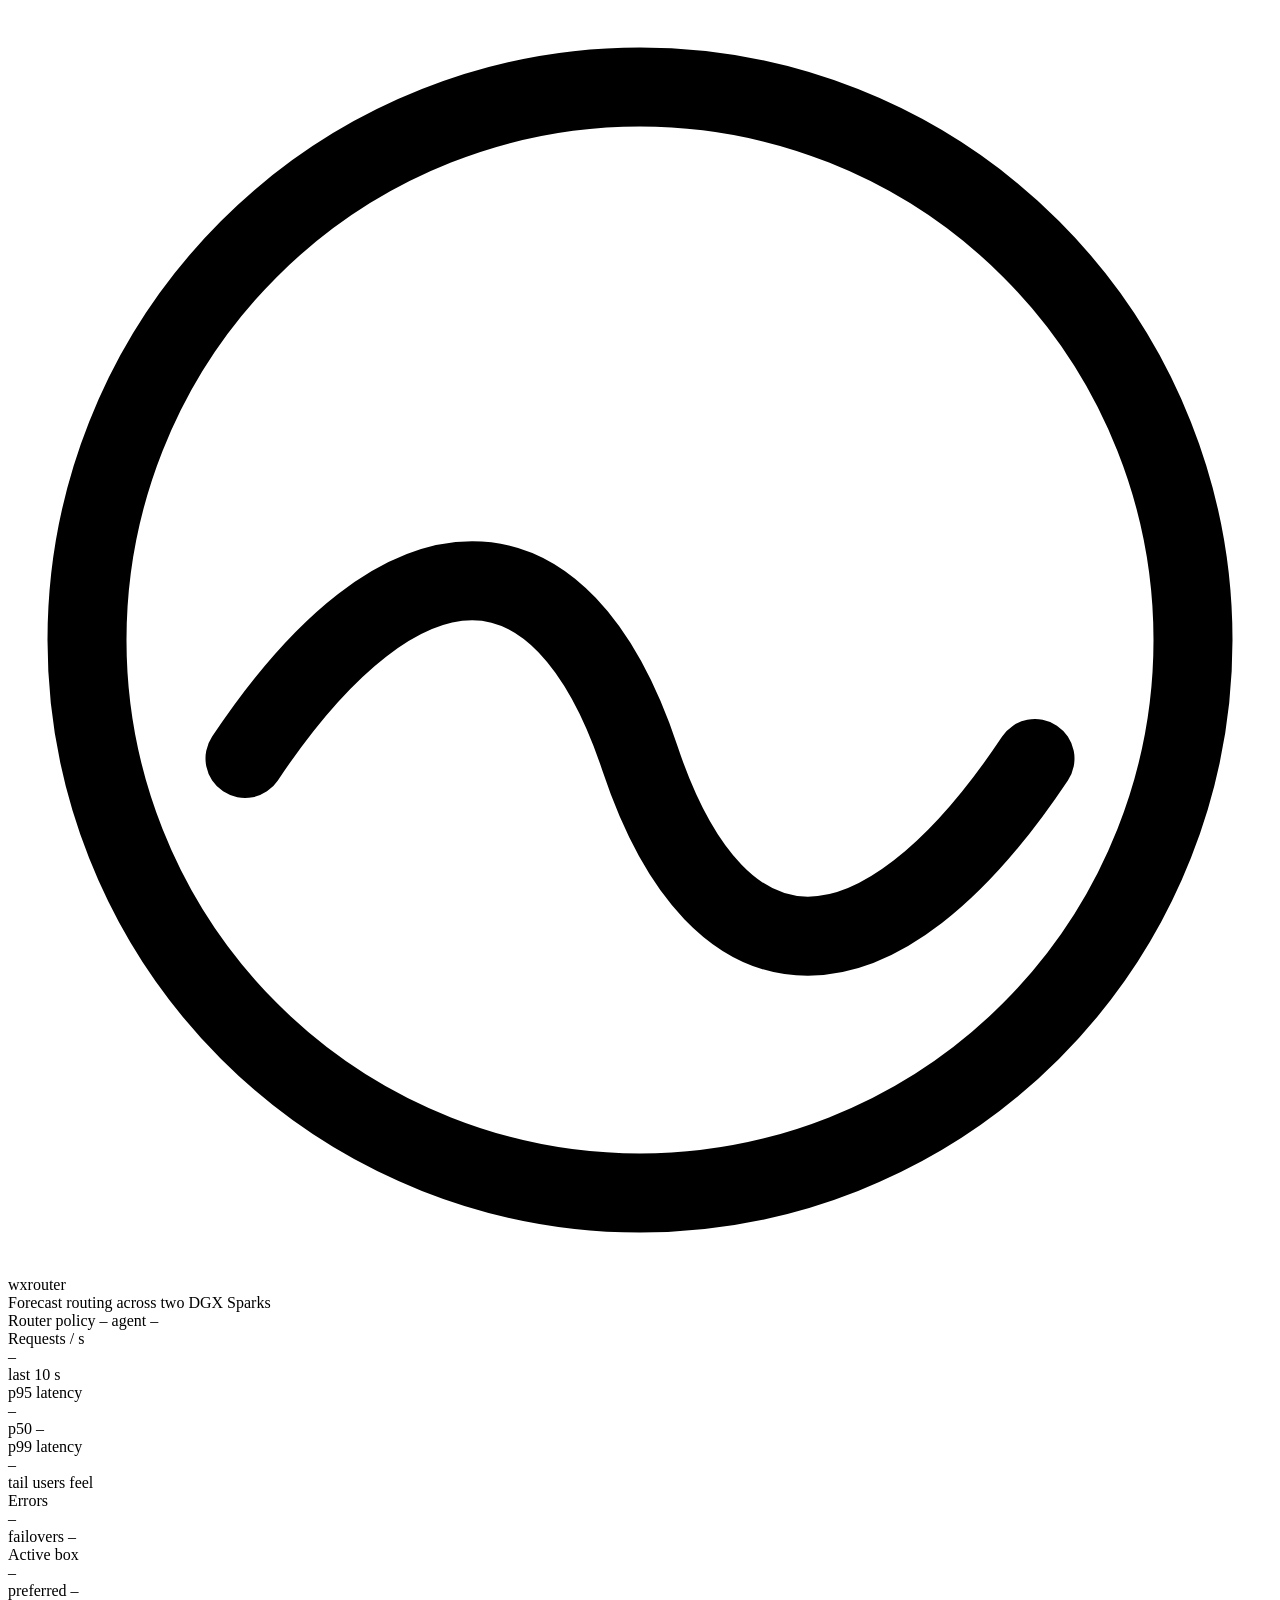
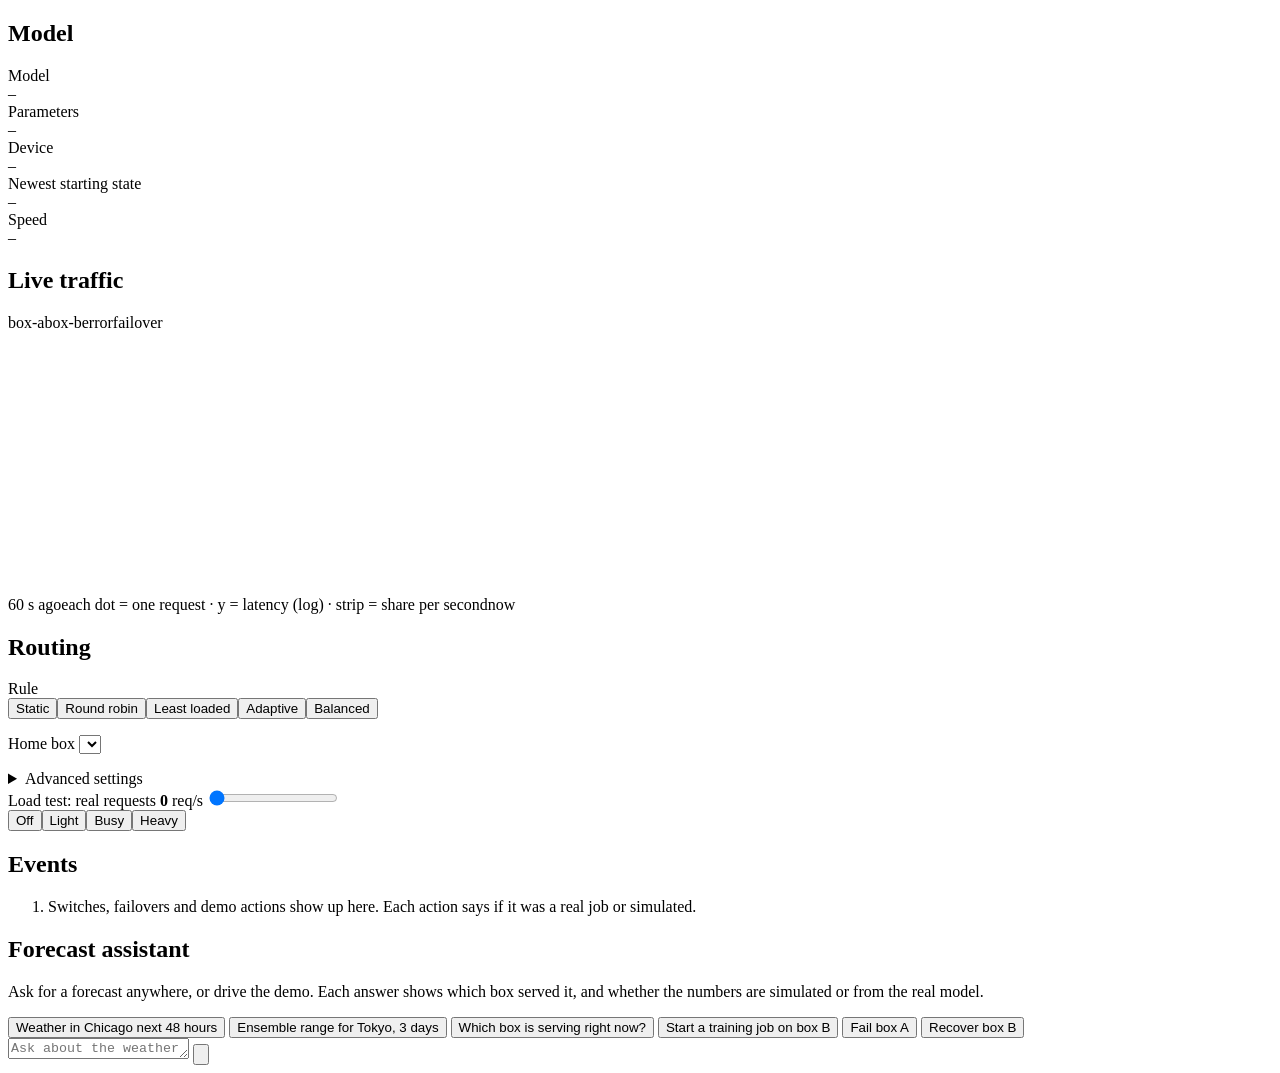
==== ui/static/index.html @ 1a69f7a5 "Real GPUs only: the Control Room refuses mock and CPU boxes, and shows no value a server did not mea" ====
<!doctype html>
<html lang="en">
<head>
  <meta charset="utf-8">
  <meta name="viewport" content="width=device-width, initial-scale=1">
  <title>wxrouter Control Room</title>
  <link rel="stylesheet" href="static/style.css">
</head>
<body>
<header class="topbar">
  <div class="brand">
    <svg class="logo" viewBox="0 0 32 32" aria-hidden="true"><circle cx="16" cy="16" r="14" fill="none" stroke="currentColor" stroke-width="2"/><path d="M6 19c4-6 8-6 10 0s6 6 10 0" fill="none" stroke="currentColor" stroke-width="2" stroke-linecap="round"/></svg>
    <div>
      <div class="brand-name">wxrouter</div>
      <div class="brand-sub">Forecast routing across two DGX Sparks</div>
    </div>
  </div>
  <div class="top-pills">
    <span class="pill" id="pill-router"><span class="dot"></span><span>Router</span></span>
    <span class="pill sim" id="pill-sim" title="At least one box is a mock: its forecast numbers are made up" hidden>simulated boxes</span>
    <span class="pill" id="pill-policy">policy –</span>
    <span class="pill" id="pill-agent">agent –</span>
  </div>
</header>

<main class="layout">
  <section class="dash" aria-label="Dashboard">
    <div class="kpis">
      <div class="kpi"><div class="kpi-label">Requests / s</div><div class="kpi-value" id="k-rps">–</div><div class="kpi-sub">last 10 s</div></div>
      <div class="kpi"><div class="kpi-label">p95 latency</div><div class="kpi-value" id="k-p95">–</div><div class="kpi-sub" id="k-p50">p50 –</div></div>
      <div class="kpi"><div class="kpi-label">p99 latency</div><div class="kpi-value" id="k-p99">–</div><div class="kpi-sub">tail users feel</div></div>
      <div class="kpi"><div class="kpi-label">Errors</div><div class="kpi-value" id="k-err">–</div><div class="kpi-sub" id="k-fo">failovers –</div></div>
      <div class="kpi kpi-active"><div class="kpi-label">Active box</div><div class="kpi-value" id="k-active">–</div><div class="kpi-sub" id="k-pref">preferred –</div></div>
    </div>

    <div class="boxes" id="boxes"></div>

    <div class="card model-card" id="model-card">
      <div class="card-head"><h2>Model</h2><span class="tag" id="model-badge" hidden></span></div>
      <div class="model-grid" id="model-grid">
        <div><div class="kpi-label">Model</div><div class="model-v" id="m-name">–</div></div>
        <div><div class="kpi-label">Parameters</div><div class="model-v" id="m-params">–</div></div>
        <div><div class="kpi-label">Device</div><div class="model-v" id="m-device">–</div></div>
        <div><div class="kpi-label">Newest starting state</div><div class="model-v" id="m-latest">–</div></div>
        <div><div class="kpi-label">Speed</div><div class="model-v" id="m-speed">–</div></div>
      </div>
      <p class="hint" id="model-note"></p>
    </div>

    <div class="card chart-card">
      <div class="card-head">
        <h2>Live traffic</h2>
        <div class="legend">
          <span><i class="sw sw-a"></i>box-a</span><span><i class="sw sw-b"></i>box-b</span><span><i class="sw sw-err"></i>error</span><span><i class="sw sw-fo"></i>failover</span>
        </div>
      </div>
      <canvas id="chart" height="260" aria-label="Request latency over the last 60 seconds, colored by box"></canvas>
      <canvas id="share" height="44" aria-label="Share of requests per box per second"></canvas>
      <div class="chart-foot"><span>60 s ago</span><span>each dot = one request · y = latency (log) · strip = share per second</span><span>now</span></div>
    </div>

    <div class="row2">
      <div class="card">
        <div class="card-head"><h2>Routing</h2></div>
        <div class="field">
          <label>Rule</label>
          <div class="seg" id="seg-policy" role="radiogroup">
            <button data-v="static">Static</button><button data-v="round_robin">Round robin</button><button data-v="least_loaded">Least loaded</button><button data-v="adaptive">Adaptive</button><button data-v="balanced">Balanced</button>
          </div>
          <p class="hint" id="policy-hint"></p>
        </div>
        <div class="field" id="field-pref">
          <label for="sel-pref">Home box</label>
          <select id="sel-pref"></select>
          <p class="hint" id="pref-hint"></p>
        </div>
        <details class="adv" id="adv">
          <summary>Advanced settings <span class="muted" id="adv-changed"></span></summary>
          <div id="adv-fields"></div>
          <button class="reset-btn" id="btn-reset" title="Rule, home box, every setting and drain back to how the router started">Reset to start-up settings</button>
        </details>
        <div class="field">
          <label for="rng-load" title="Off unless you turn it on. Each request is a real forecast sent through the router to a box.">Load test: real requests <b id="load-val">0</b> req/s</label>
          <input type="range" id="rng-load" min="0" max="40" step="1" value="0">
          <div class="quick"><button data-rps="0">Off</button><button data-rps="8">Light</button><button data-rps="15">Busy</button><button data-rps="25">Heavy</button></div>
        </div>
      </div>
      <div class="card">
        <div class="card-head"><h2>Events</h2><span class="muted" id="ev-count"></span></div>
        <ol class="events" id="events"><li class="muted">Switches, failovers and demo actions show up here. Each action says if it was a real job or simulated.</li></ol>
      </div>
    </div>
  </section>

  <aside class="chat" aria-label="Forecast assistant">
    <div class="chat-head">
      <h2>Forecast assistant</h2>
      <span class="muted" id="chat-mode"></span>
    </div>
    <div class="msgs" id="msgs">
      <div class="msg bot intro">
        <p>Ask for a forecast anywhere, or drive the demo. Each answer shows which box served it, and whether the numbers are simulated or from the real model.</p>
      </div>
    </div>
    <div class="chips" id="chips">
      <button>Weather in Chicago next 48 hours</button>
      <button>Ensemble range for Tokyo, 3 days</button>
      <button>Which box is serving right now?</button>
      <button>Start a training job on box B</button>
      <button>Fail box A</button>
      <button>Recover box B</button>
    </div>
    <form class="composer" id="composer">
      <textarea id="input" rows="1" placeholder="Ask about the weather or the cluster…" aria-label="Message"></textarea>
      <button type="submit" id="send" aria-label="Send"><svg viewBox="0 0 24 24"><path d="M3 11l18-8-8 18-2-8-8-2z" fill="currentColor"/></svg></button>
    </form>
  </aside>
</main>
<script src="static/app.js"></script>
<script src="switching/static/switching.js" defer></script>
</body>
</html>
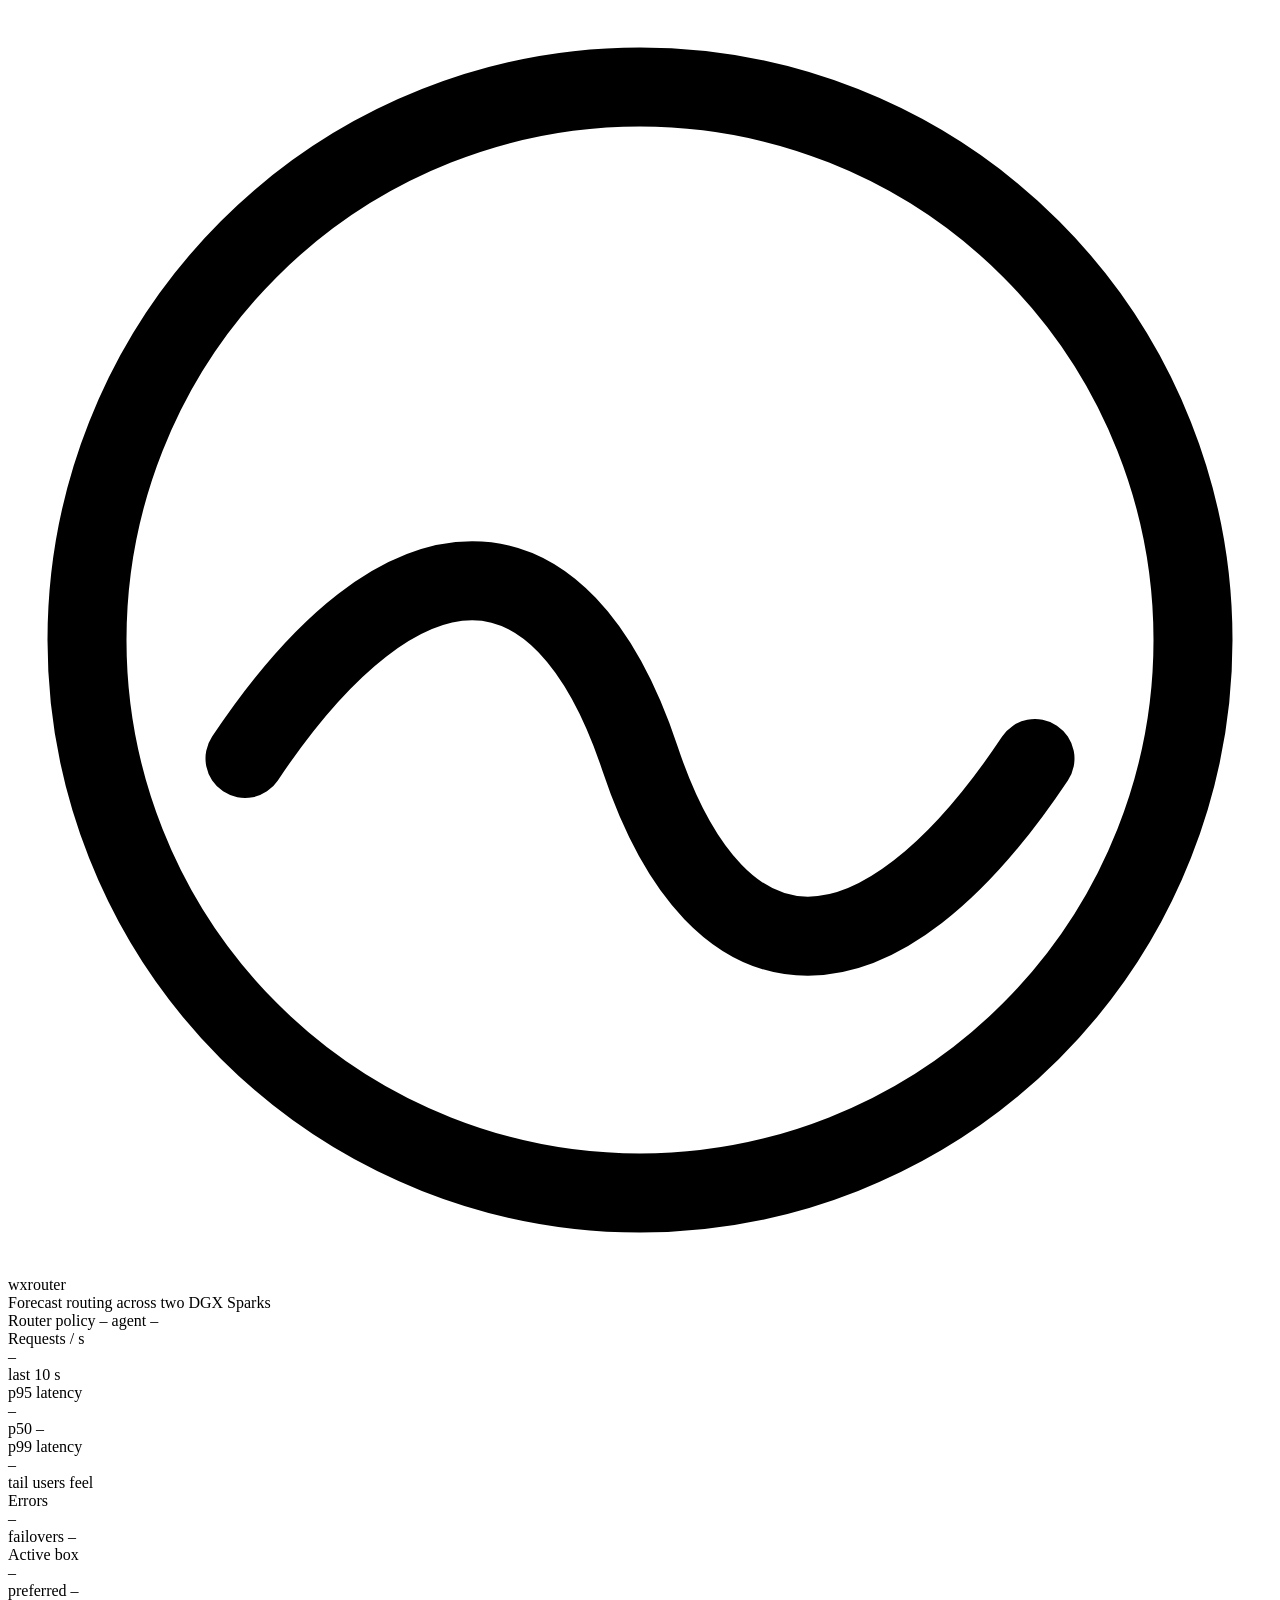
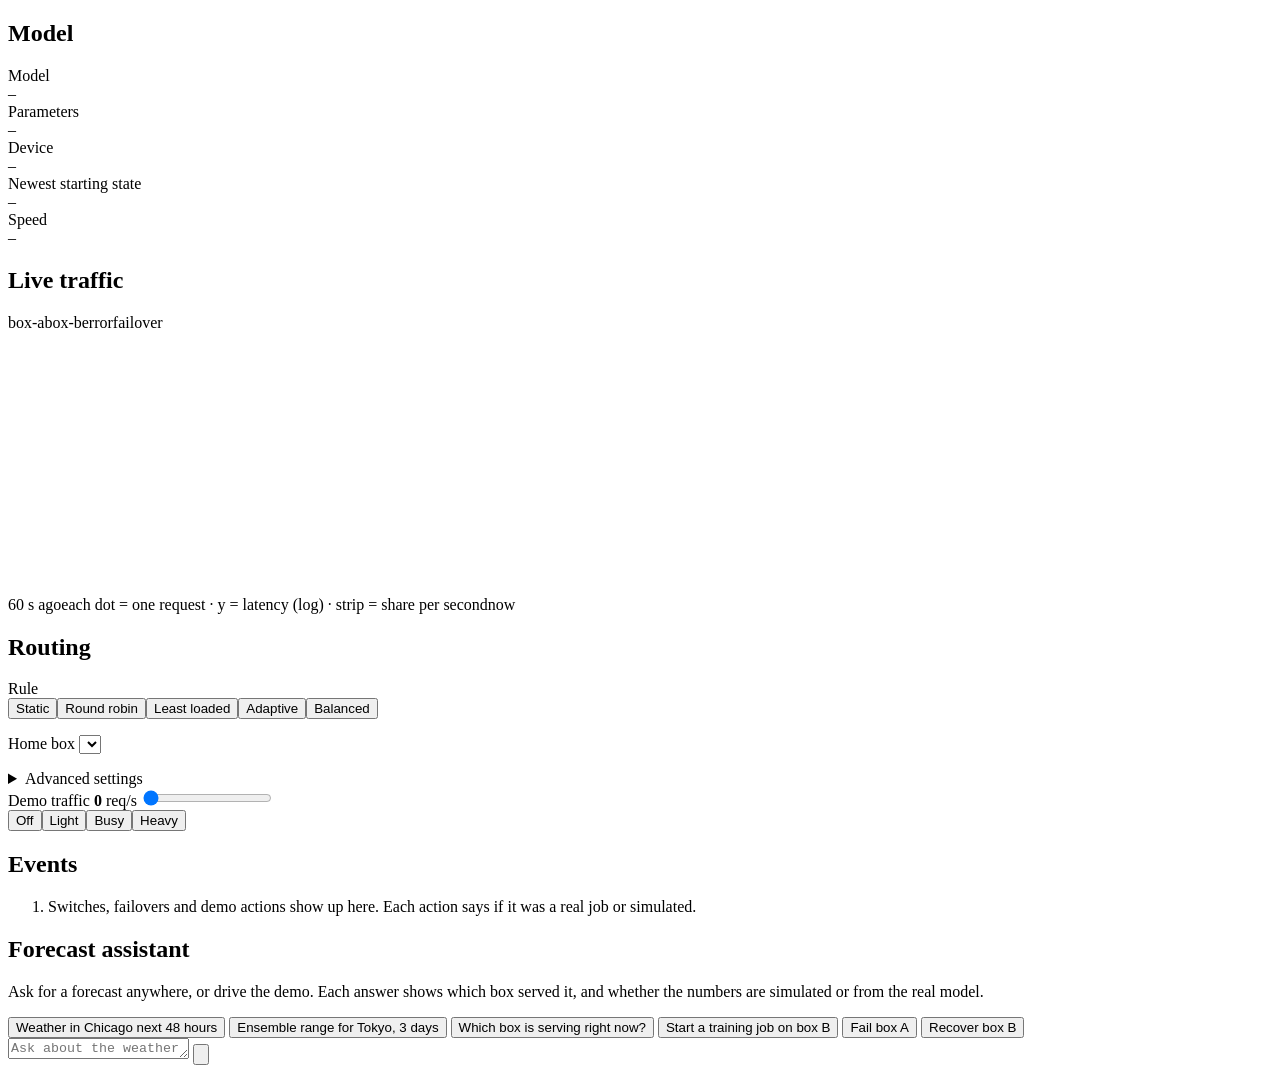
==== commit 95eadf82: "Control Room: remove the GPU inference, Intelligent switching, Run inference and Benchmarks cards Th" ====
--- a/ui/static/index.html
+++ b/ui/static/index.html
@@ -25,6 +25,7 @@
 
 <main class="layout">
   <section class="dash" aria-label="Dashboard">
+    <div class="no-router-banner" id="no-router" role="status" hidden><b>Router unreachable: no live data.</b> Nothing below is shown until the router answers again; then the page fills in by itself.</div>
     <div class="kpis">
       <div class="kpi"><div class="kpi-label">Requests / s</div><div class="kpi-value" id="k-rps">–</div><div class="kpi-sub">last 10 s</div></div>
       <div class="kpi"><div class="kpi-label">p95 latency</div><div class="kpi-value" id="k-p95">–</div><div class="kpi-sub" id="k-p50">p50 –</div></div>
@@ -80,7 +81,7 @@
           <button class="reset-btn" id="btn-reset" title="Rule, home box, every setting and drain back to how the router started">Reset to start-up settings</button>
         </details>
         <div class="field">
-          <label for="rng-load" title="Off unless you turn it on. Each request is a real forecast sent through the router to a box.">Load test: real requests <b id="load-val">0</b> req/s</label>
+          <label for="rng-load">Demo traffic <b id="load-val">0</b> req/s</label>
           <input type="range" id="rng-load" min="0" max="40" step="1" value="0">
           <div class="quick"><button data-rps="0">Off</button><button data-rps="8">Light</button><button data-rps="15">Busy</button><button data-rps="25">Heavy</button></div>
         </div>
@@ -117,6 +118,5 @@
   </aside>
 </main>
 <script src="static/app.js"></script>
-<script src="switching/static/switching.js" defer></script>
 </body>
 </html>
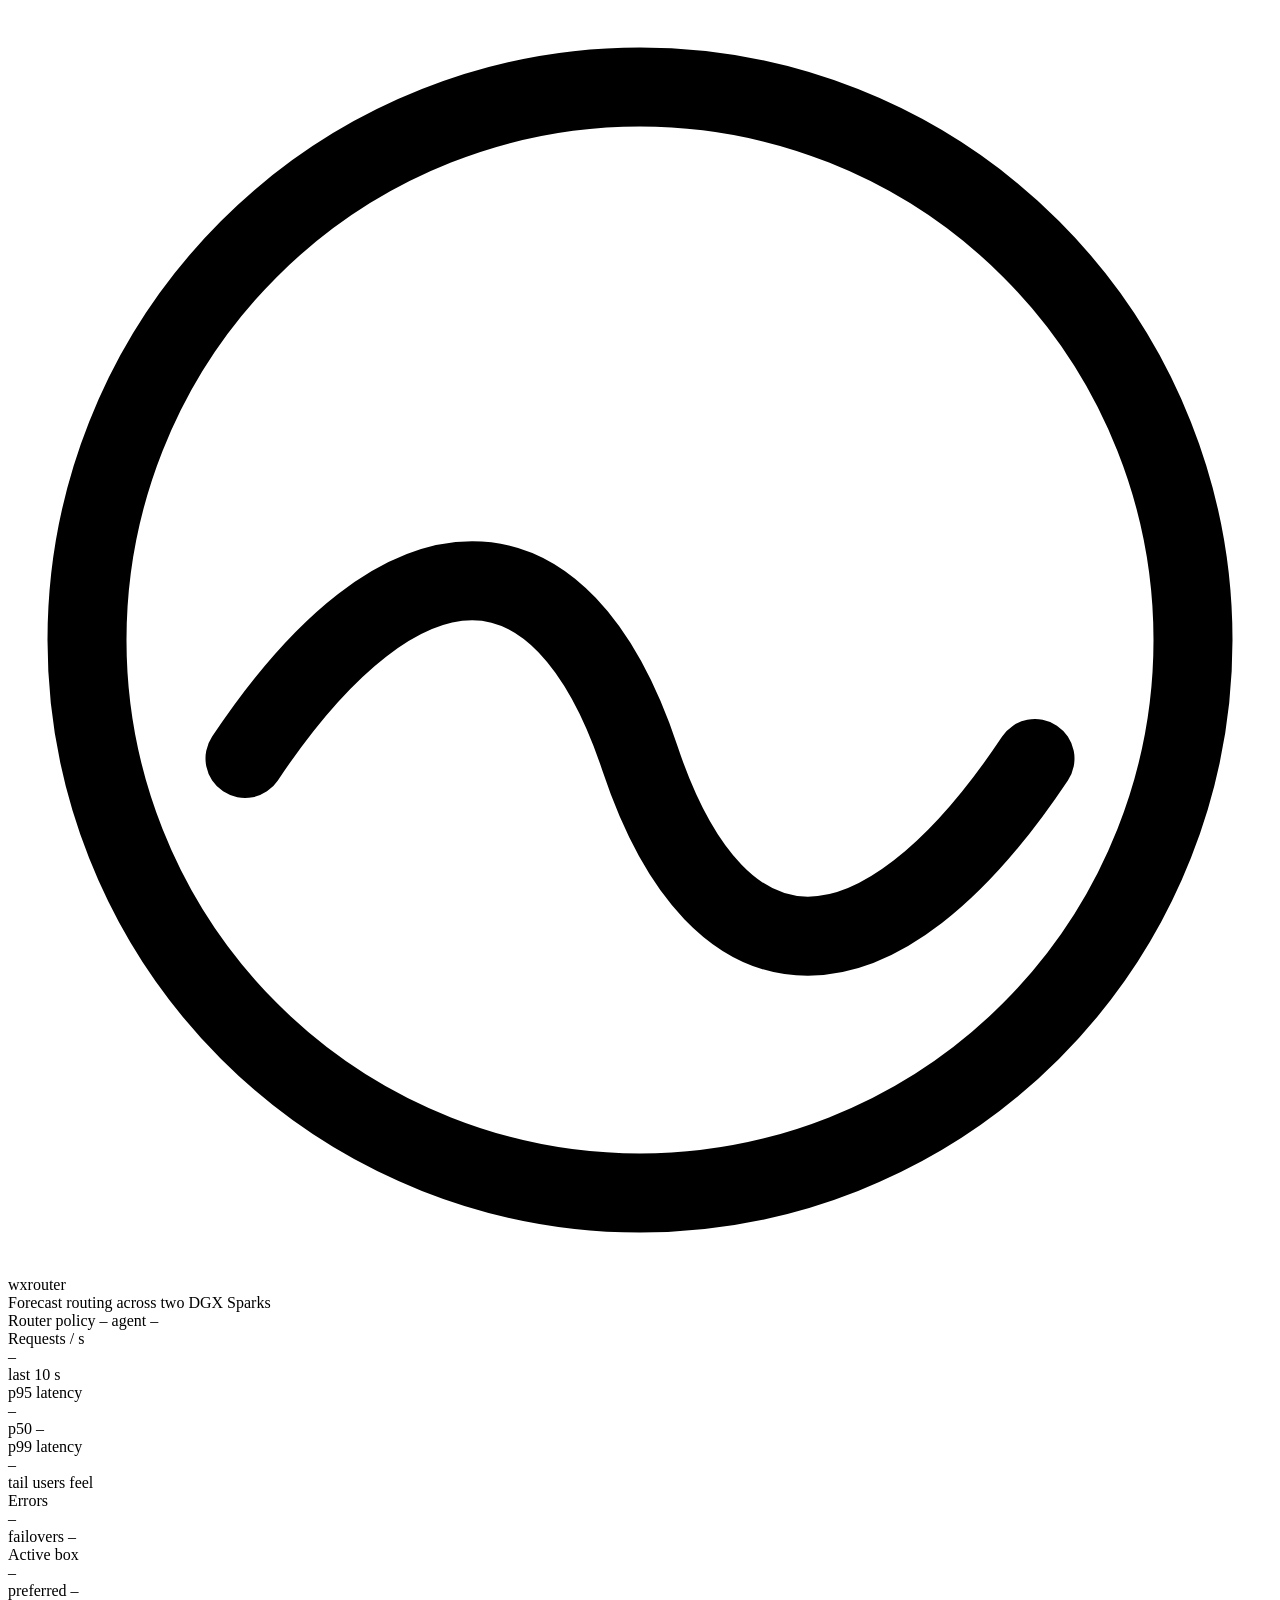
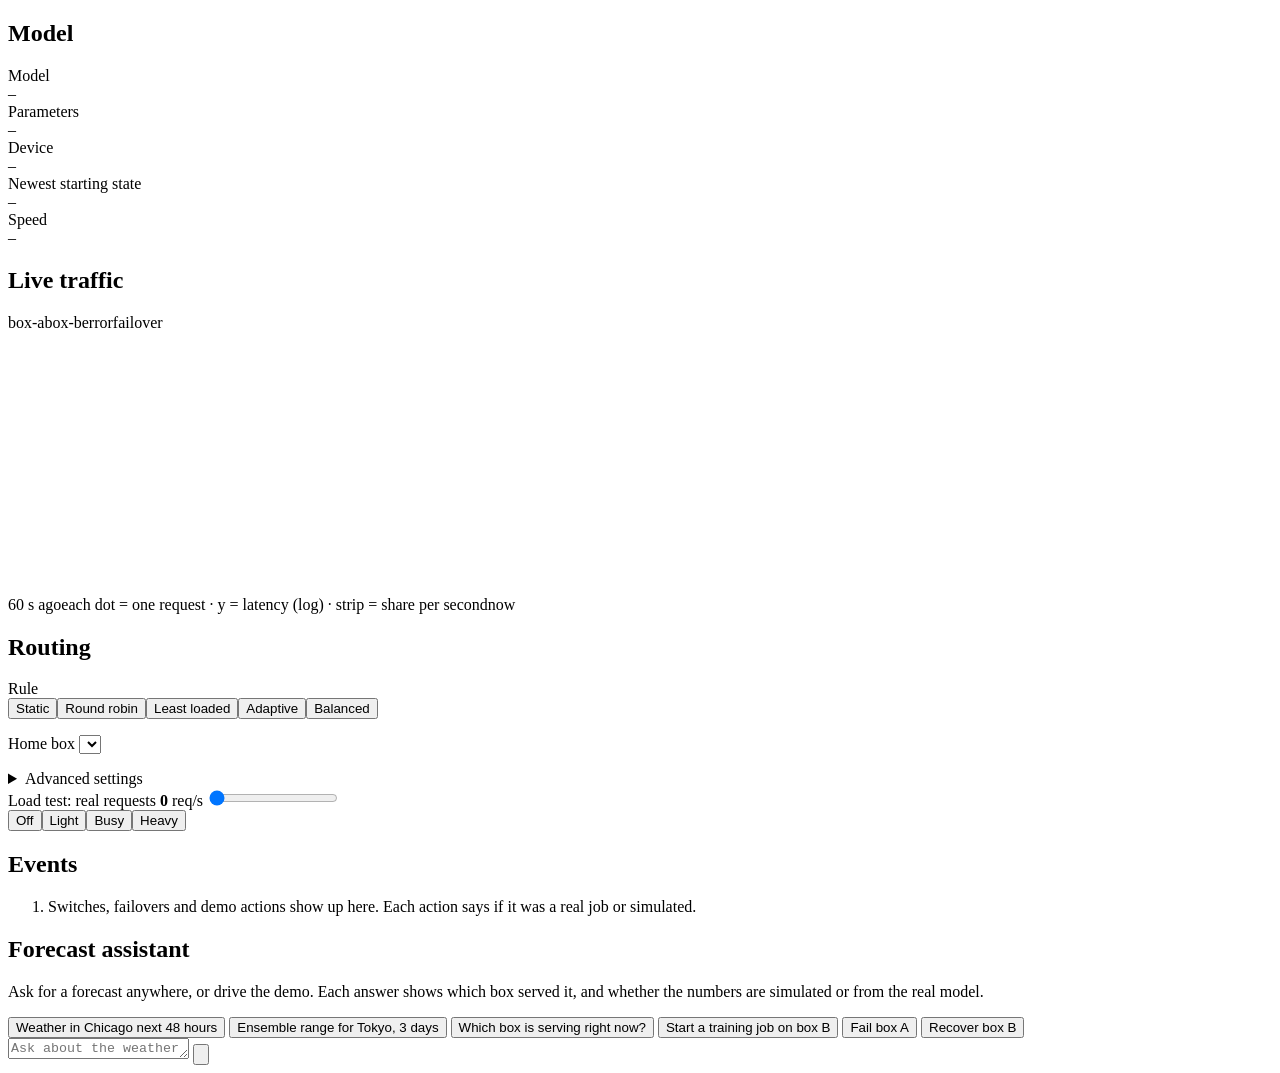
==== commit f360547a: "Control Room cleanup: two GPU panels, one routing section, one place per fact, real GPUs only Layout" ====
--- a/ui/static/index.html
+++ b/ui/static/index.html
@@ -81,7 +81,7 @@
           <button class="reset-btn" id="btn-reset" title="Rule, home box, every setting and drain back to how the router started">Reset to start-up settings</button>
         </details>
         <div class="field">
-          <label for="rng-load">Demo traffic <b id="load-val">0</b> req/s</label>
+          <label for="rng-load" title="Off unless you turn it on. Each request is a real forecast sent through the router to a box.">Load test: real requests <b id="load-val">0</b> req/s</label>
           <input type="range" id="rng-load" min="0" max="40" step="1" value="0">
           <div class="quick"><button data-rps="0">Off</button><button data-rps="8">Light</button><button data-rps="15">Busy</button><button data-rps="25">Heavy</button></div>
         </div>
@@ -118,5 +118,6 @@
   </aside>
 </main>
 <script src="static/app.js"></script>
+<script src="switching/static/switching.js" defer></script>
 </body>
 </html>
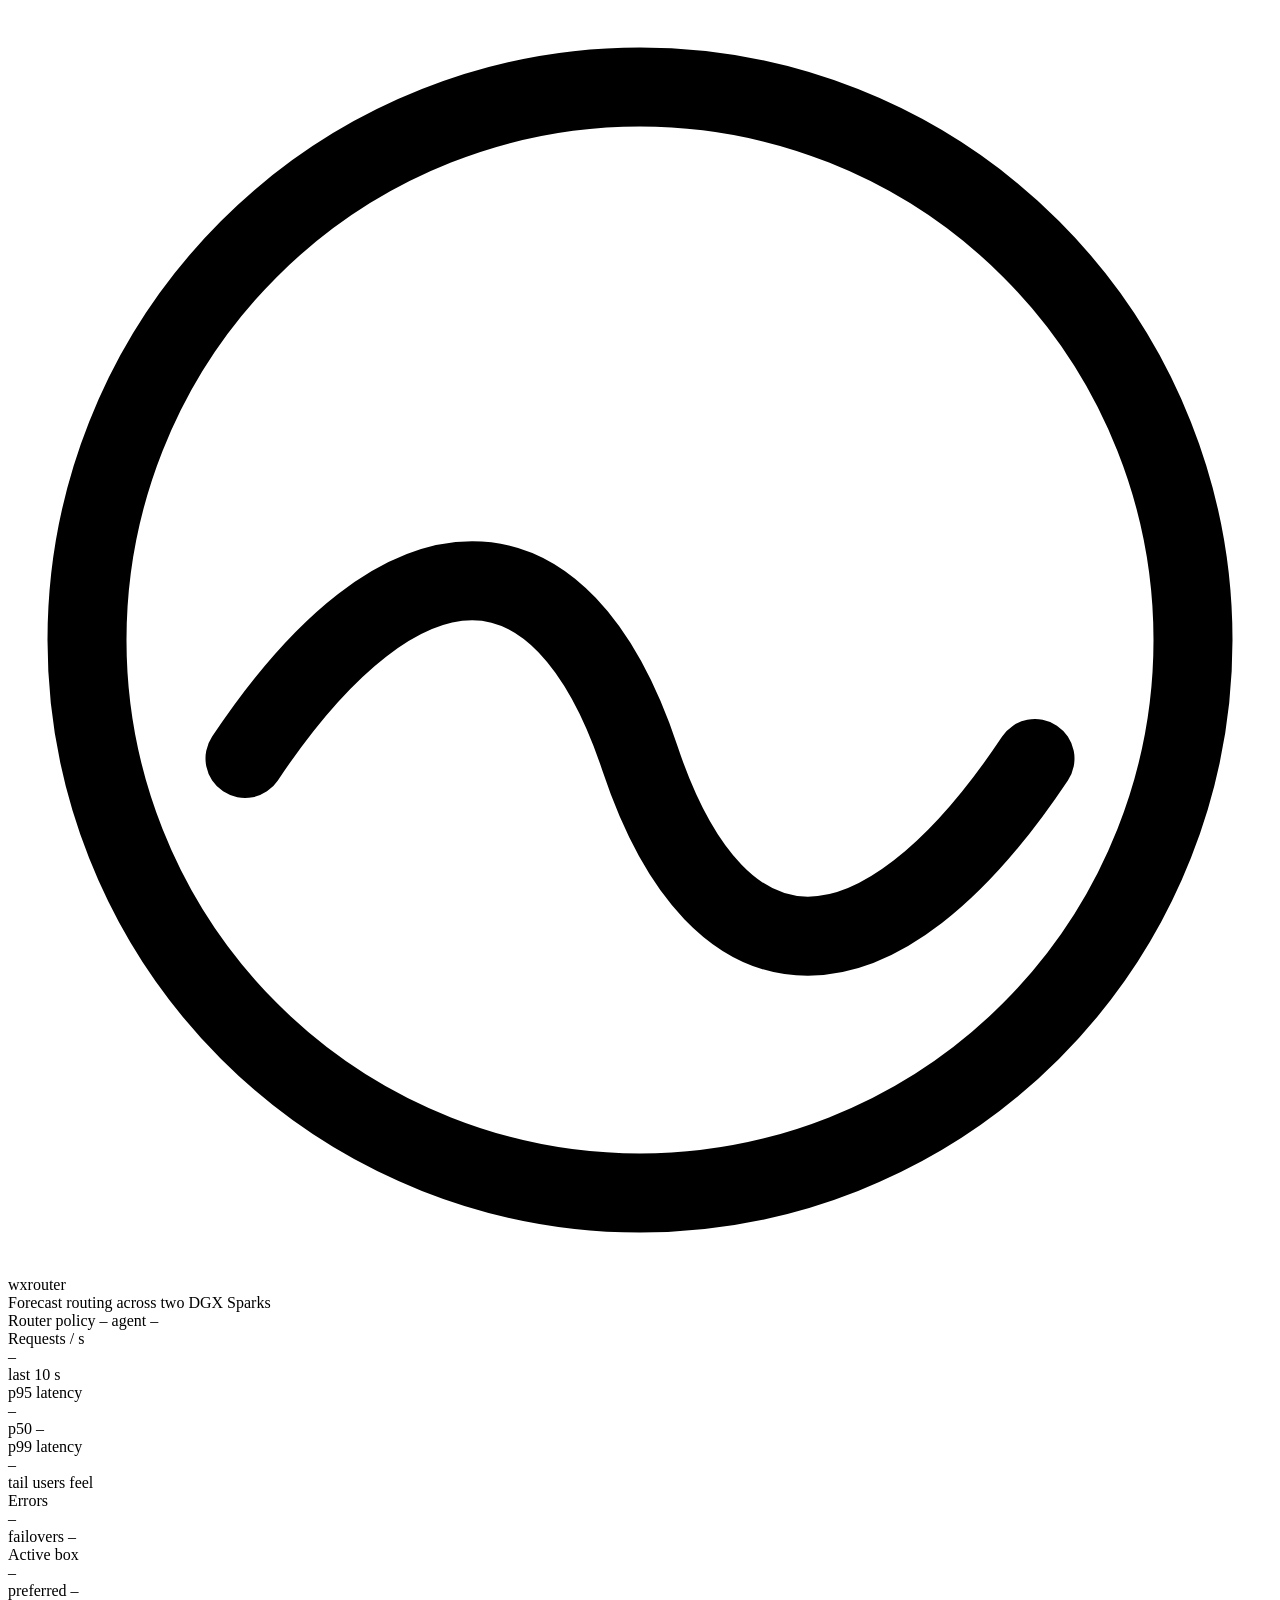
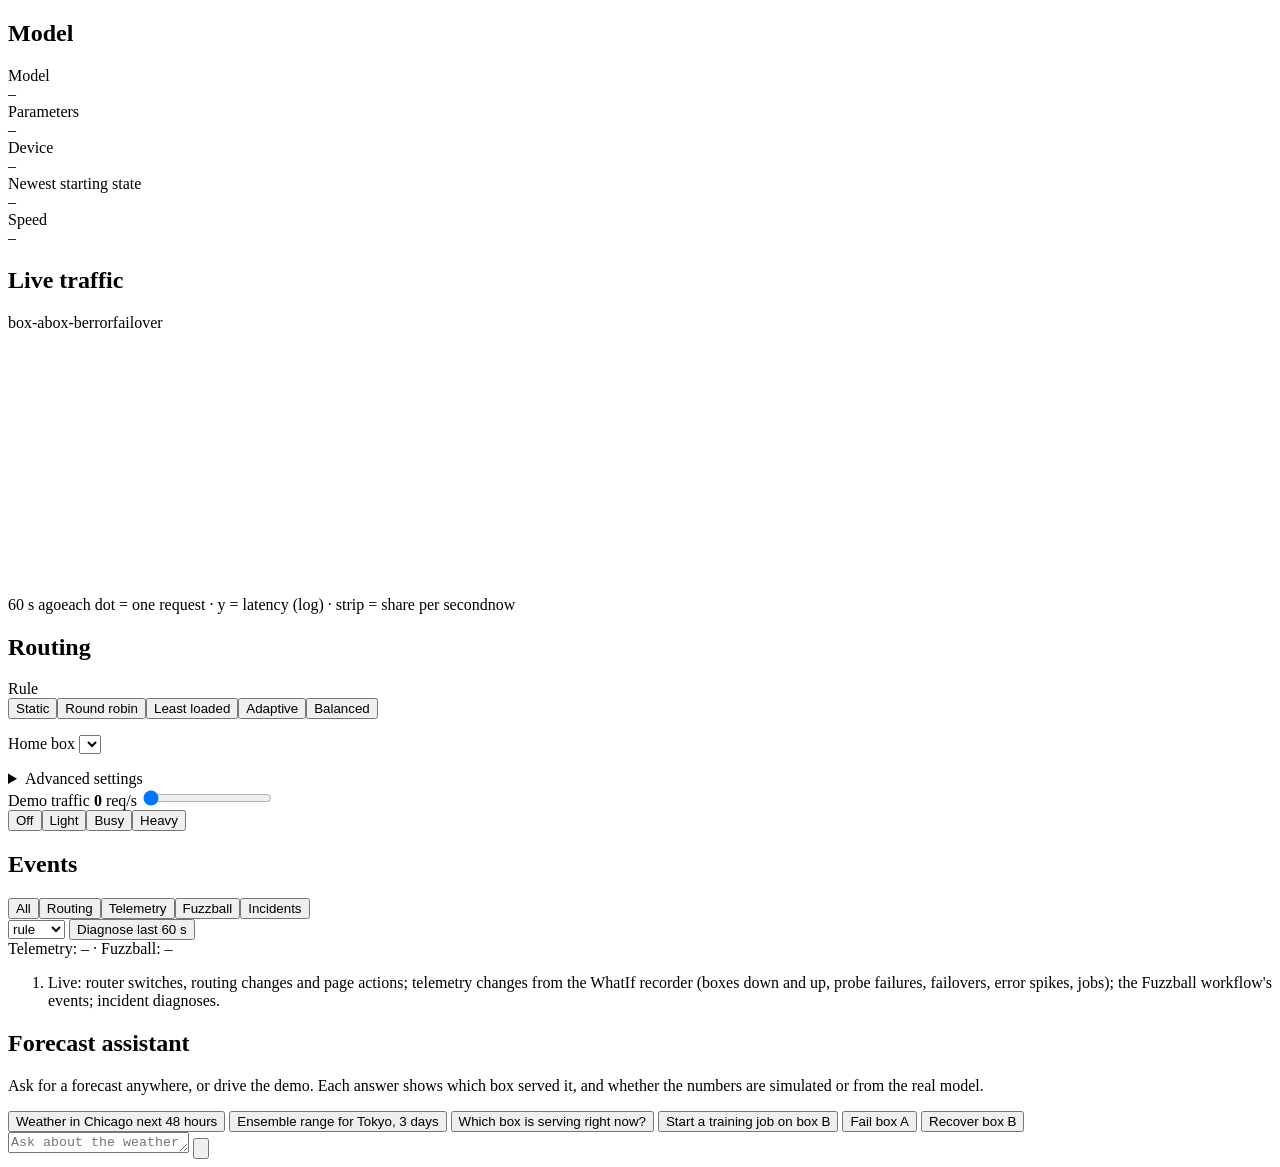
==== commit 8d03c070: "Events card: live from WhatIf telemetry, Fuzzball workflow events and incident diagnosis The page se" ====
--- a/ui/static/index.html
+++ b/ui/static/index.html
@@ -81,14 +81,24 @@
           <button class="reset-btn" id="btn-reset" title="Rule, home box, every setting and drain back to how the router started">Reset to start-up settings</button>
         </details>
         <div class="field">
-          <label for="rng-load" title="Off unless you turn it on. Each request is a real forecast sent through the router to a box.">Load test: real requests <b id="load-val">0</b> req/s</label>
+          <label for="rng-load">Demo traffic <b id="load-val">0</b> req/s</label>
           <input type="range" id="rng-load" min="0" max="40" step="1" value="0">
           <div class="quick"><button data-rps="0">Off</button><button data-rps="8">Light</button><button data-rps="15">Busy</button><button data-rps="25">Heavy</button></div>
         </div>
       </div>
       <div class="card">
         <div class="card-head"><h2>Events</h2><span class="muted" id="ev-count"></span></div>
-        <ol class="events" id="events"><li class="muted">Switches, failovers and demo actions show up here. Each action says if it was a real job or simulated.</li></ol>
+        <div class="ev-bar">
+          <div class="seg ev-filter" id="ev-filter" role="radiogroup" aria-label="Show events">
+            <button data-f="all" class="on">All</button><button data-f="routing">Routing</button><button data-f="telemetry">Telemetry</button><button data-f="fuzzball">Fuzzball</button><button data-f="incident">Incidents</button>
+          </div>
+          <div class="ev-diag">
+            <select id="diag-policy" title="WhatIf policy: rule needs no LLM; single, equal and whatif use the LLM endpoints (LLM_ENDPOINTS)"><option value="rule">rule</option><option value="single">single</option><option value="equal">equal</option><option value="whatif">whatif</option></select>
+            <button id="btn-diagnose" title="WhatIf: compare the last 30 s with the 30 s before and rank the likely faults">Diagnose last 60 s</button>
+          </div>
+        </div>
+        <div class="muted ev-feed" id="ev-feed">Telemetry: – · Fuzzball: –</div>
+        <ol class="events" id="events"><li class="muted">Live: router switches, routing changes and page actions; telemetry changes from the WhatIf recorder (boxes down and up, probe failures, failovers, error spikes, jobs); the Fuzzball workflow's events; incident diagnoses.</li></ol>
       </div>
     </div>
   </section>
@@ -118,6 +128,5 @@
   </aside>
 </main>
 <script src="static/app.js"></script>
-<script src="switching/static/switching.js" defer></script>
 </body>
 </html>
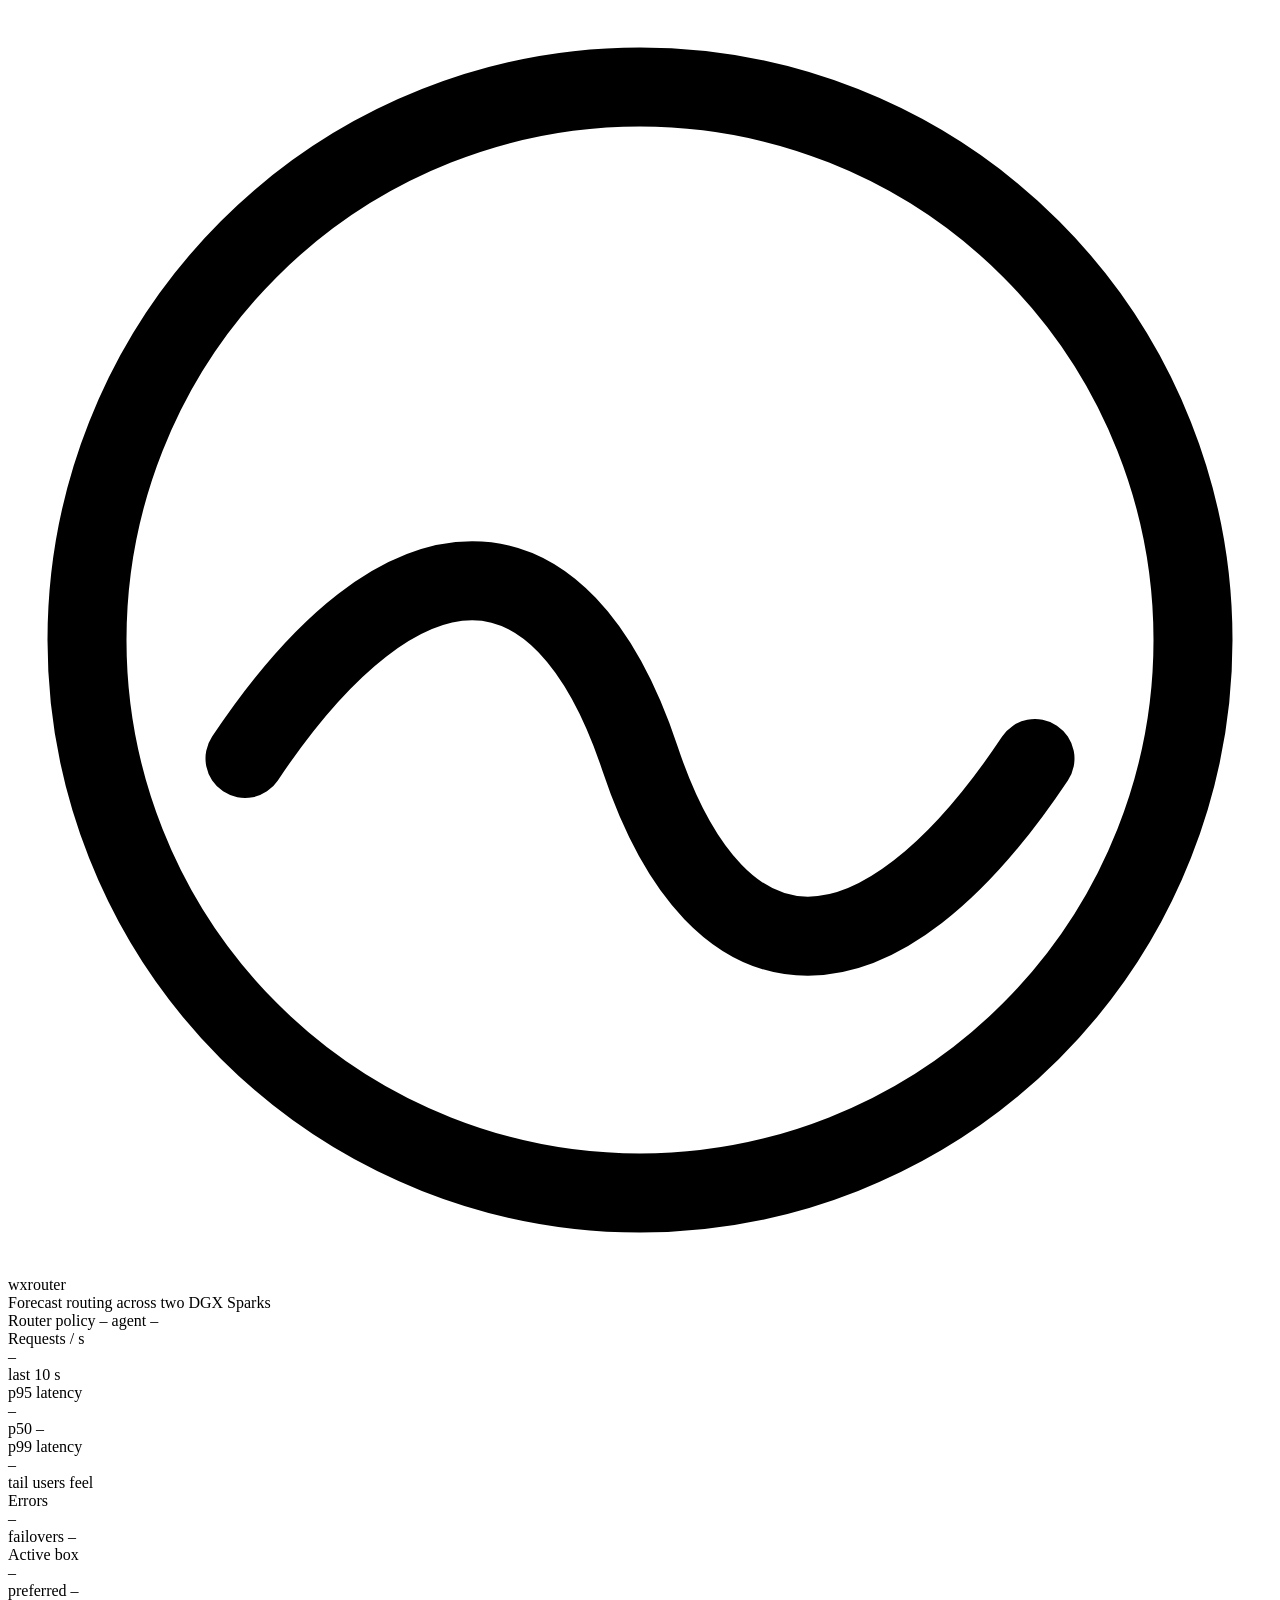
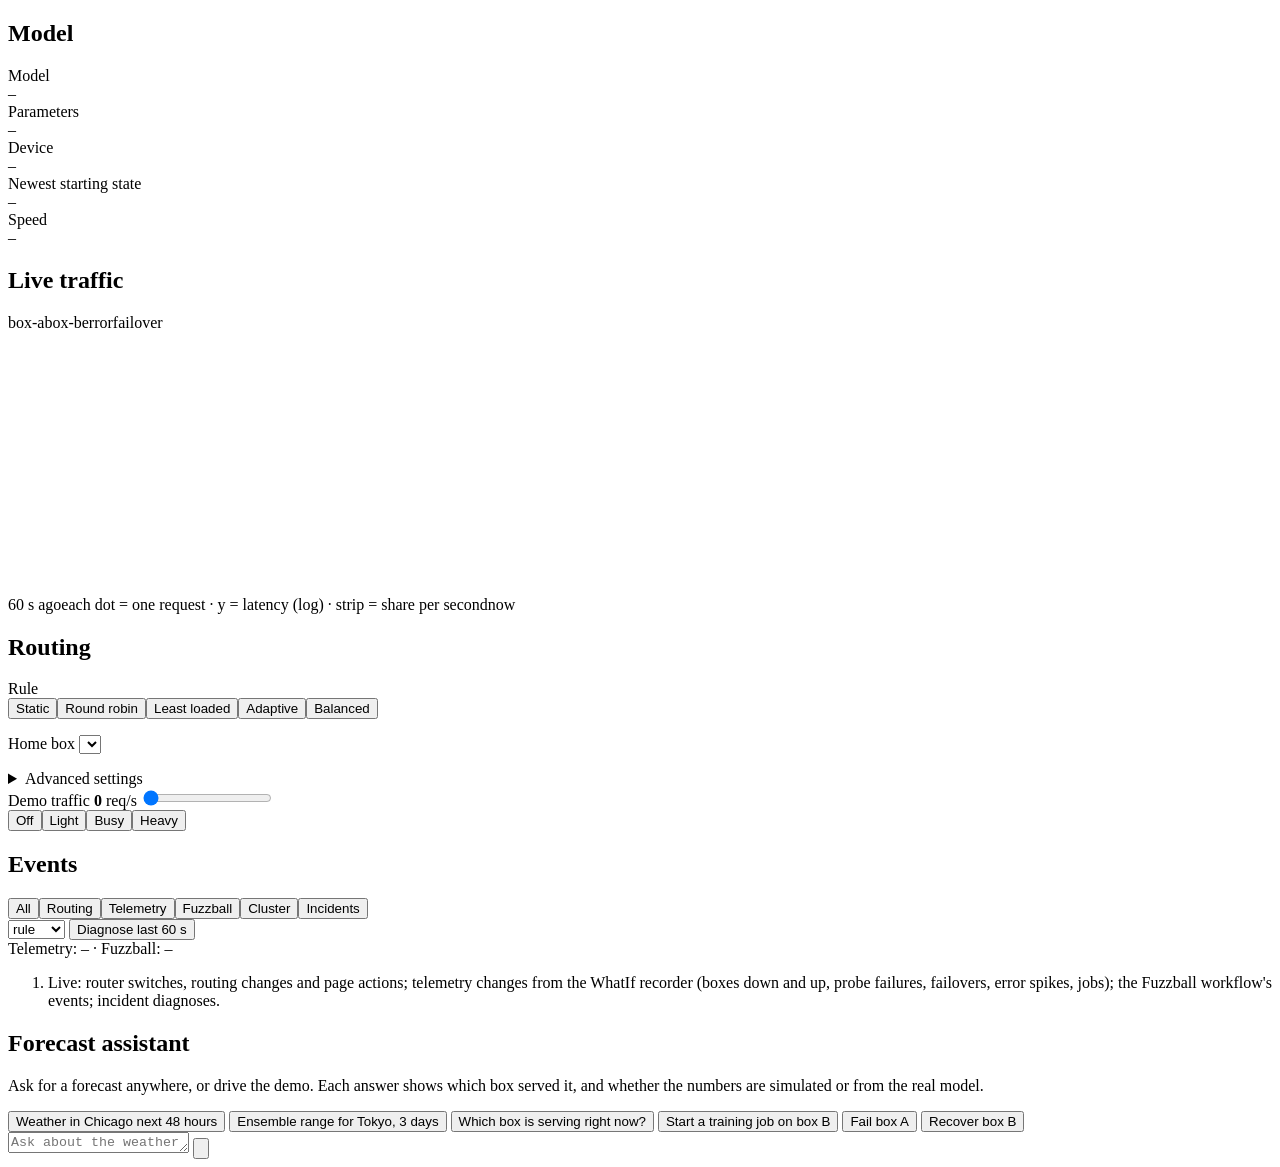
==== commit a10fda9b: "Control Room: team GPUs from Fuzzball, honest Events status, no false diagnosis on a healthy stack G" ====
--- a/ui/static/index.html
+++ b/ui/static/index.html
@@ -90,7 +90,7 @@
         <div class="card-head"><h2>Events</h2><span class="muted" id="ev-count"></span></div>
         <div class="ev-bar">
           <div class="seg ev-filter" id="ev-filter" role="radiogroup" aria-label="Show events">
-            <button data-f="all" class="on">All</button><button data-f="routing">Routing</button><button data-f="telemetry">Telemetry</button><button data-f="fuzzball">Fuzzball</button><button data-f="incident">Incidents</button>
+            <button data-f="all" class="on">All</button><button data-f="routing">Routing</button><button data-f="telemetry">Telemetry</button><button data-f="fuzzball">Fuzzball</button><button data-f="cluster">Cluster</button><button data-f="incident">Incidents</button>
           </div>
           <div class="ev-diag">
             <select id="diag-policy" title="WhatIf policy: rule needs no LLM; single, equal and whatif use the LLM endpoints (LLM_ENDPOINTS)"><option value="rule">rule</option><option value="single">single</option><option value="equal">equal</option><option value="whatif">whatif</option></select>
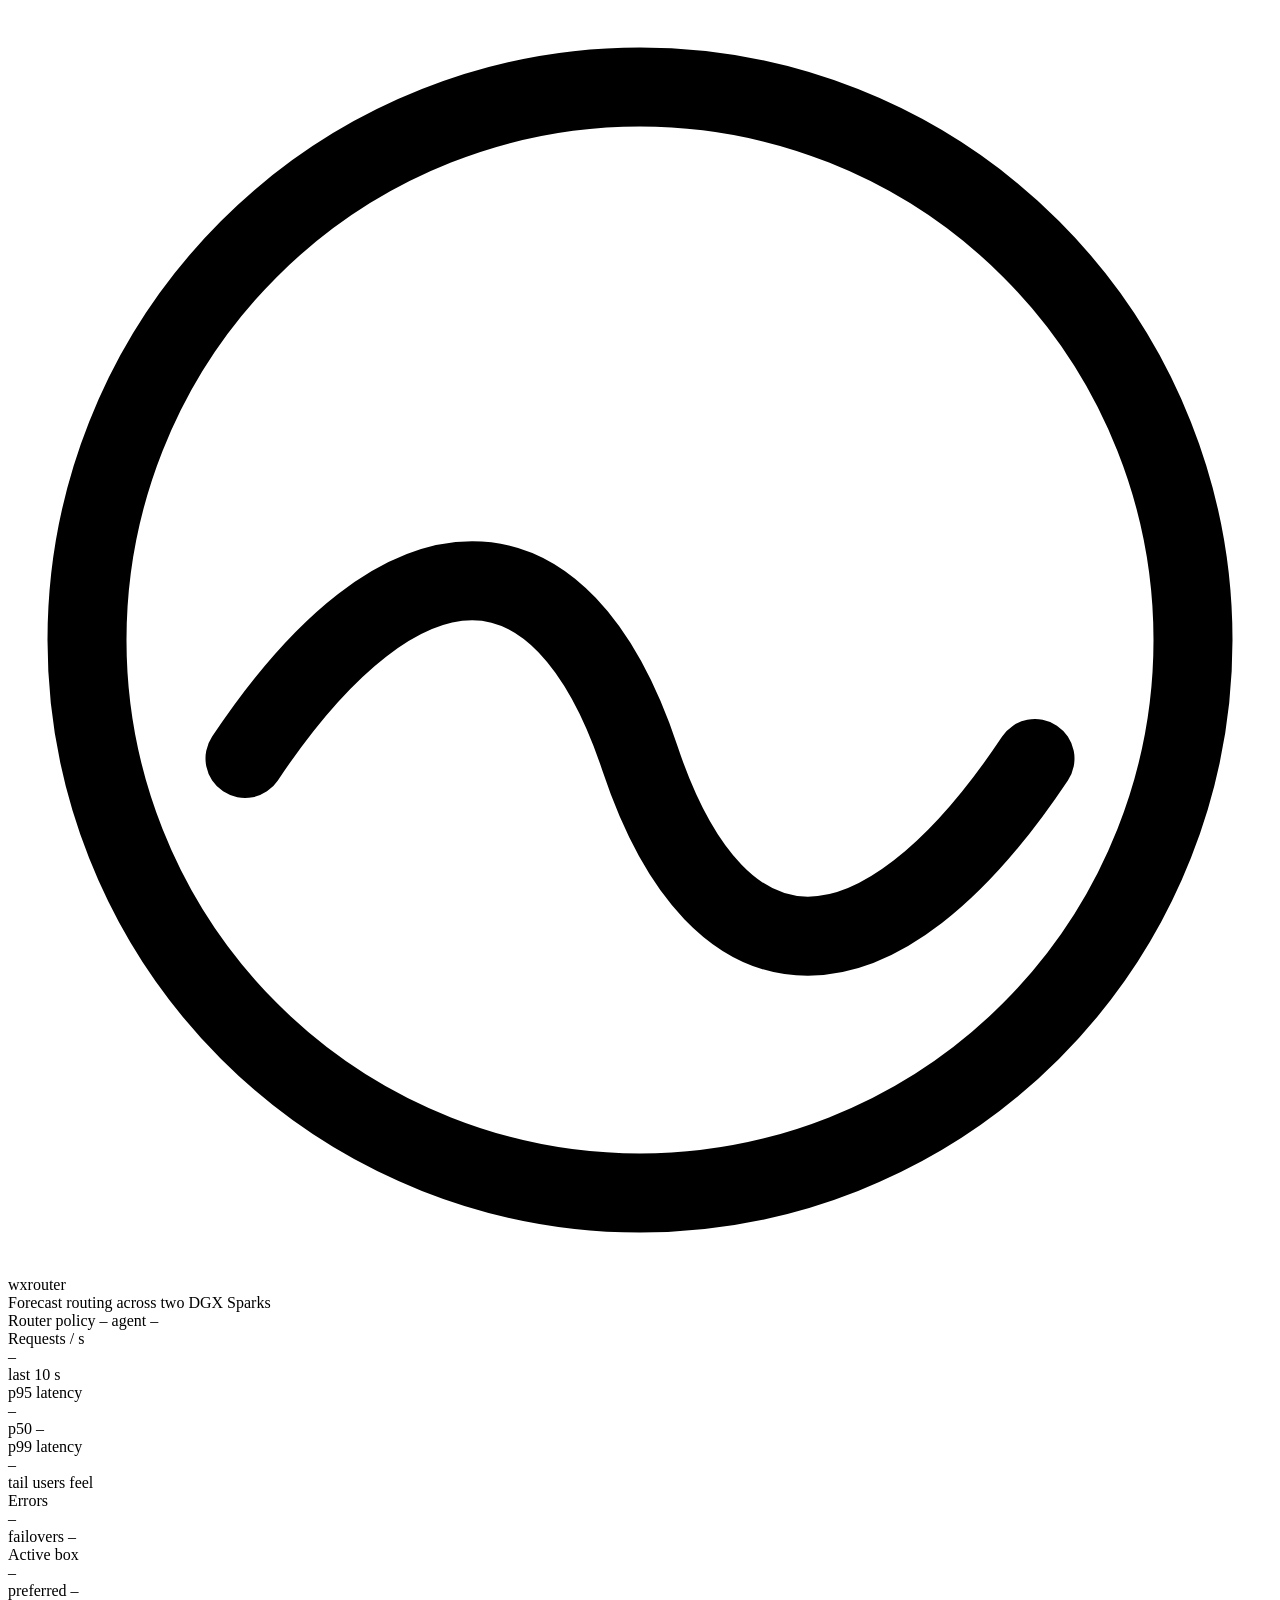
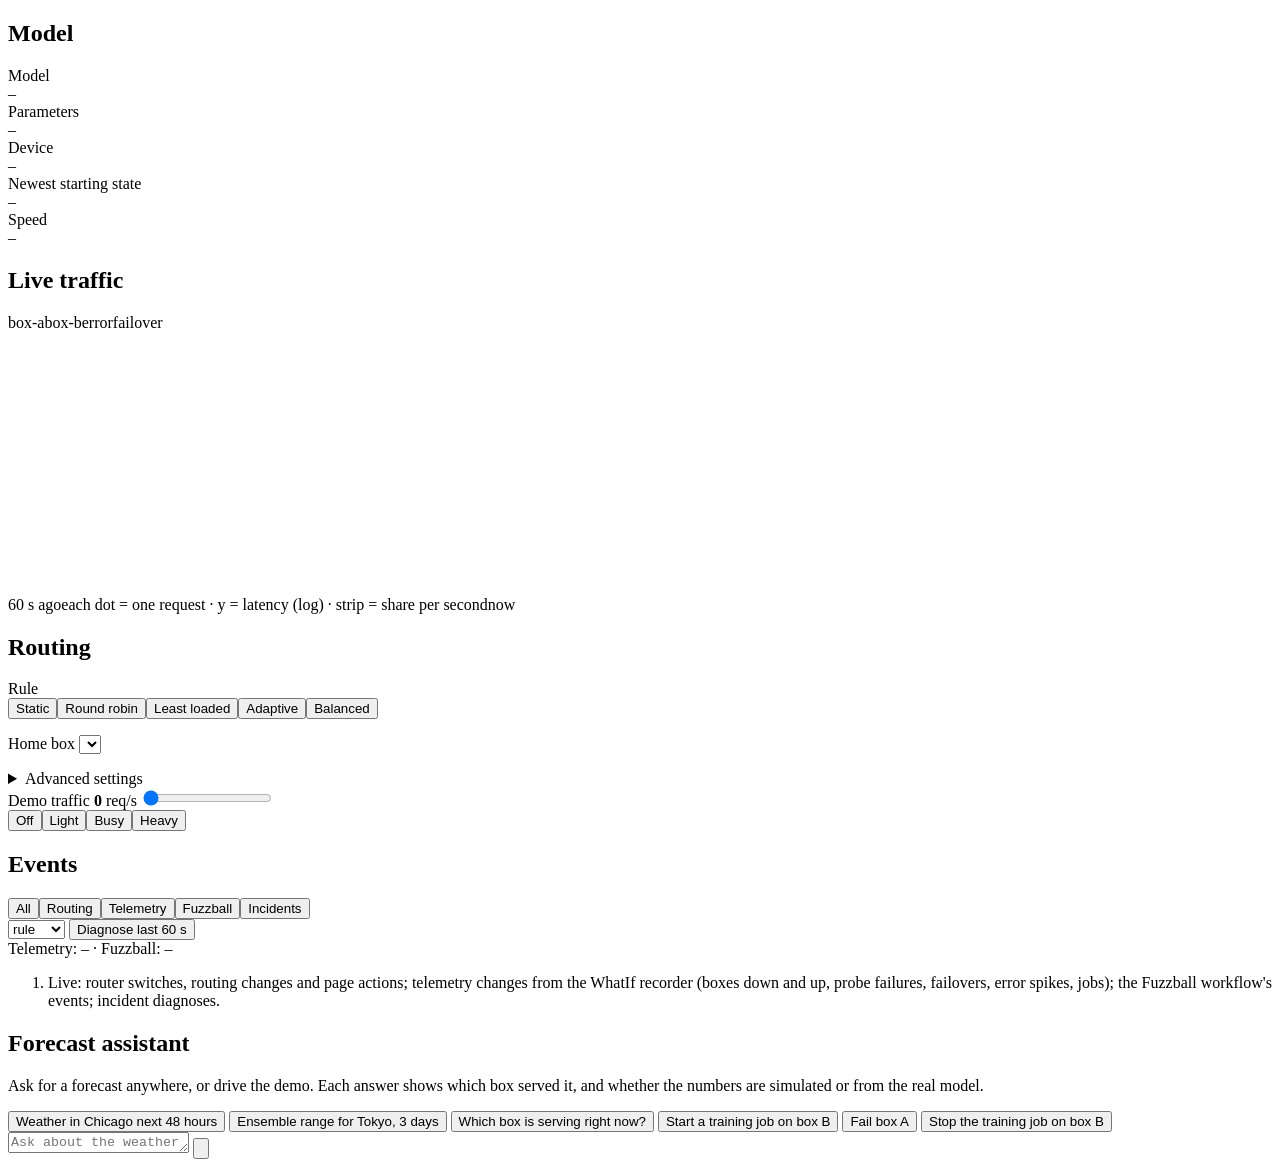
==== commit fce8cfc0: "Fixes from the code review of Nov 14, each reproduced and checked on one GB10 with the real model Co" ====
--- a/ui/static/index.html
+++ b/ui/static/index.html
@@ -90,7 +90,7 @@
         <div class="card-head"><h2>Events</h2><span class="muted" id="ev-count"></span></div>
         <div class="ev-bar">
           <div class="seg ev-filter" id="ev-filter" role="radiogroup" aria-label="Show events">
-            <button data-f="all" class="on">All</button><button data-f="routing">Routing</button><button data-f="telemetry">Telemetry</button><button data-f="fuzzball">Fuzzball</button><button data-f="cluster">Cluster</button><button data-f="incident">Incidents</button>
+            <button data-f="all" class="on">All</button><button data-f="routing">Routing</button><button data-f="telemetry">Telemetry</button><button data-f="fuzzball">Fuzzball</button><button data-f="incident">Incidents</button>
           </div>
           <div class="ev-diag">
             <select id="diag-policy" title="WhatIf policy: rule needs no LLM; single, equal and whatif use the LLM endpoints (LLM_ENDPOINTS)"><option value="rule">rule</option><option value="single">single</option><option value="equal">equal</option><option value="whatif">whatif</option></select>
@@ -119,7 +119,7 @@
       <button>Which box is serving right now?</button>
       <button>Start a training job on box B</button>
       <button>Fail box A</button>
-      <button>Recover box B</button>
+      <button>Stop the training job on box B</button>
     </div>
     <form class="composer" id="composer">
       <textarea id="input" rows="1" placeholder="Ask about the weather or the cluster…" aria-label="Message"></textarea>
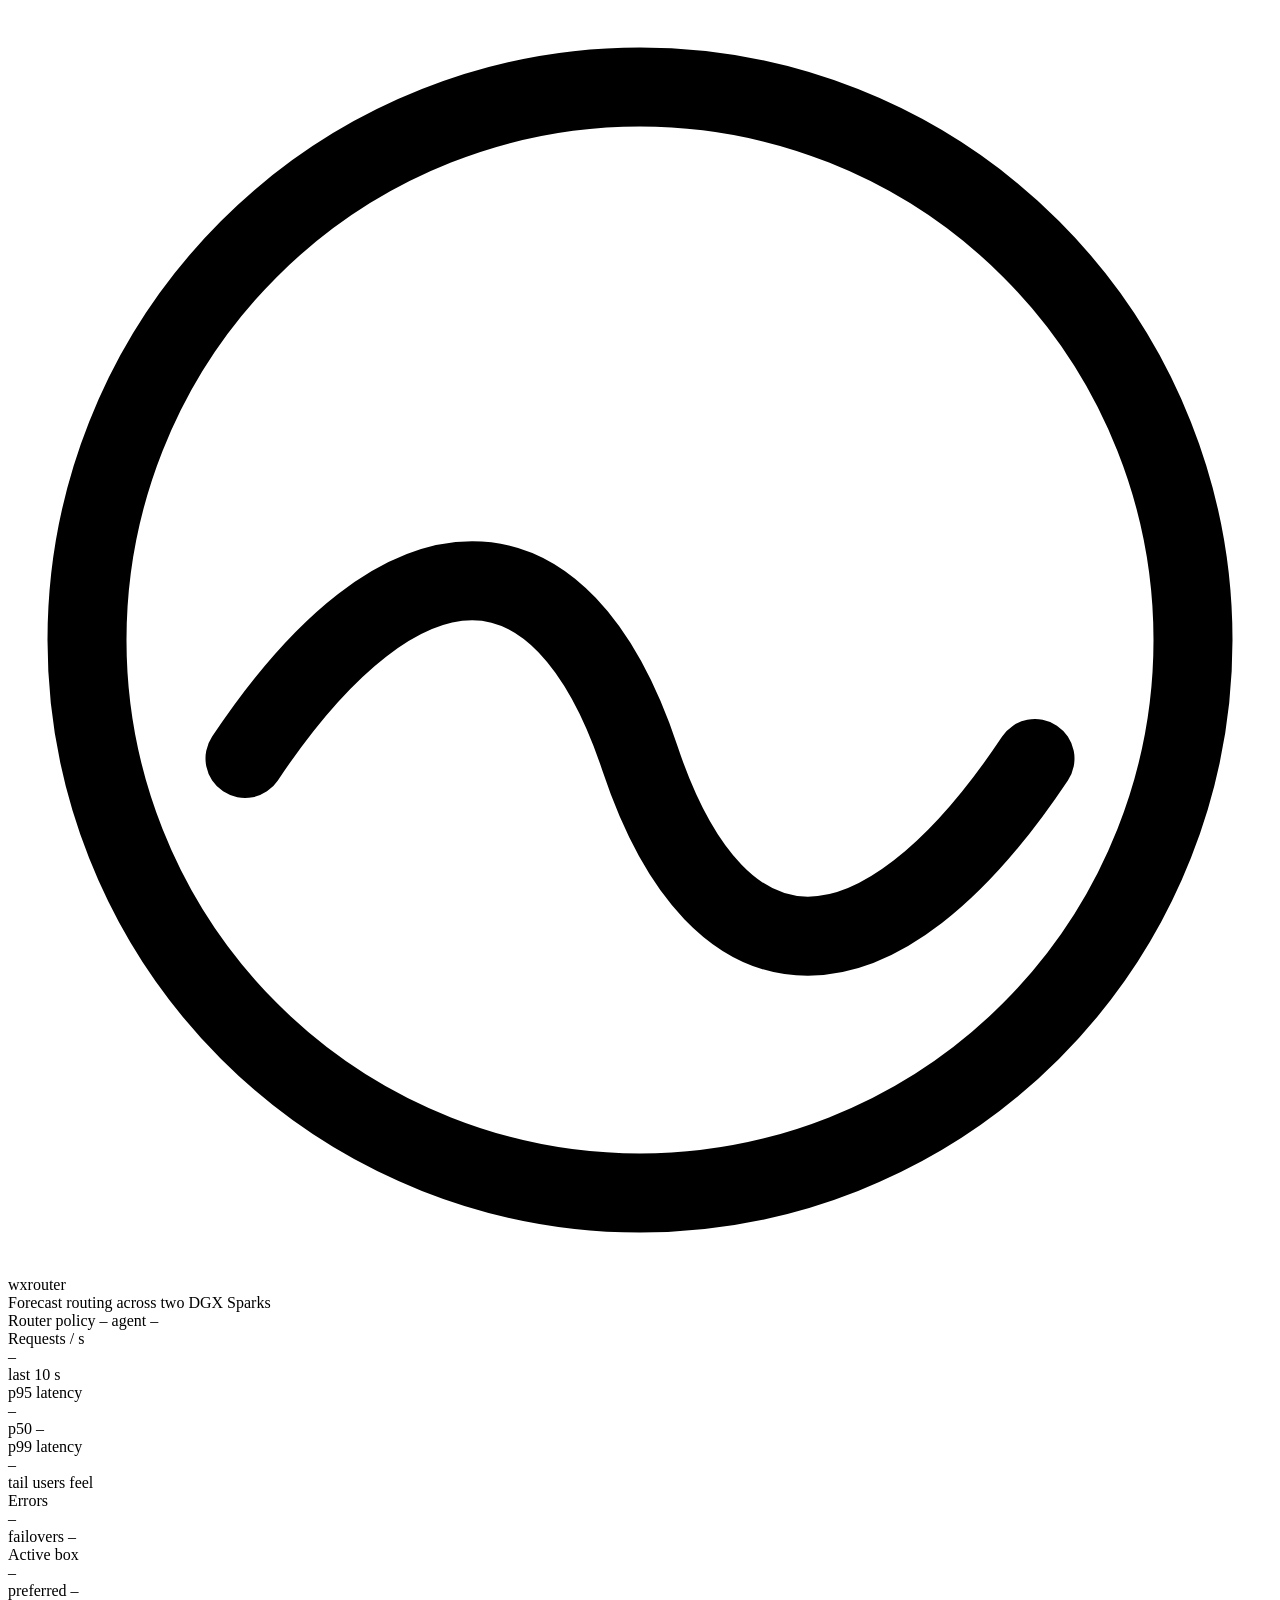
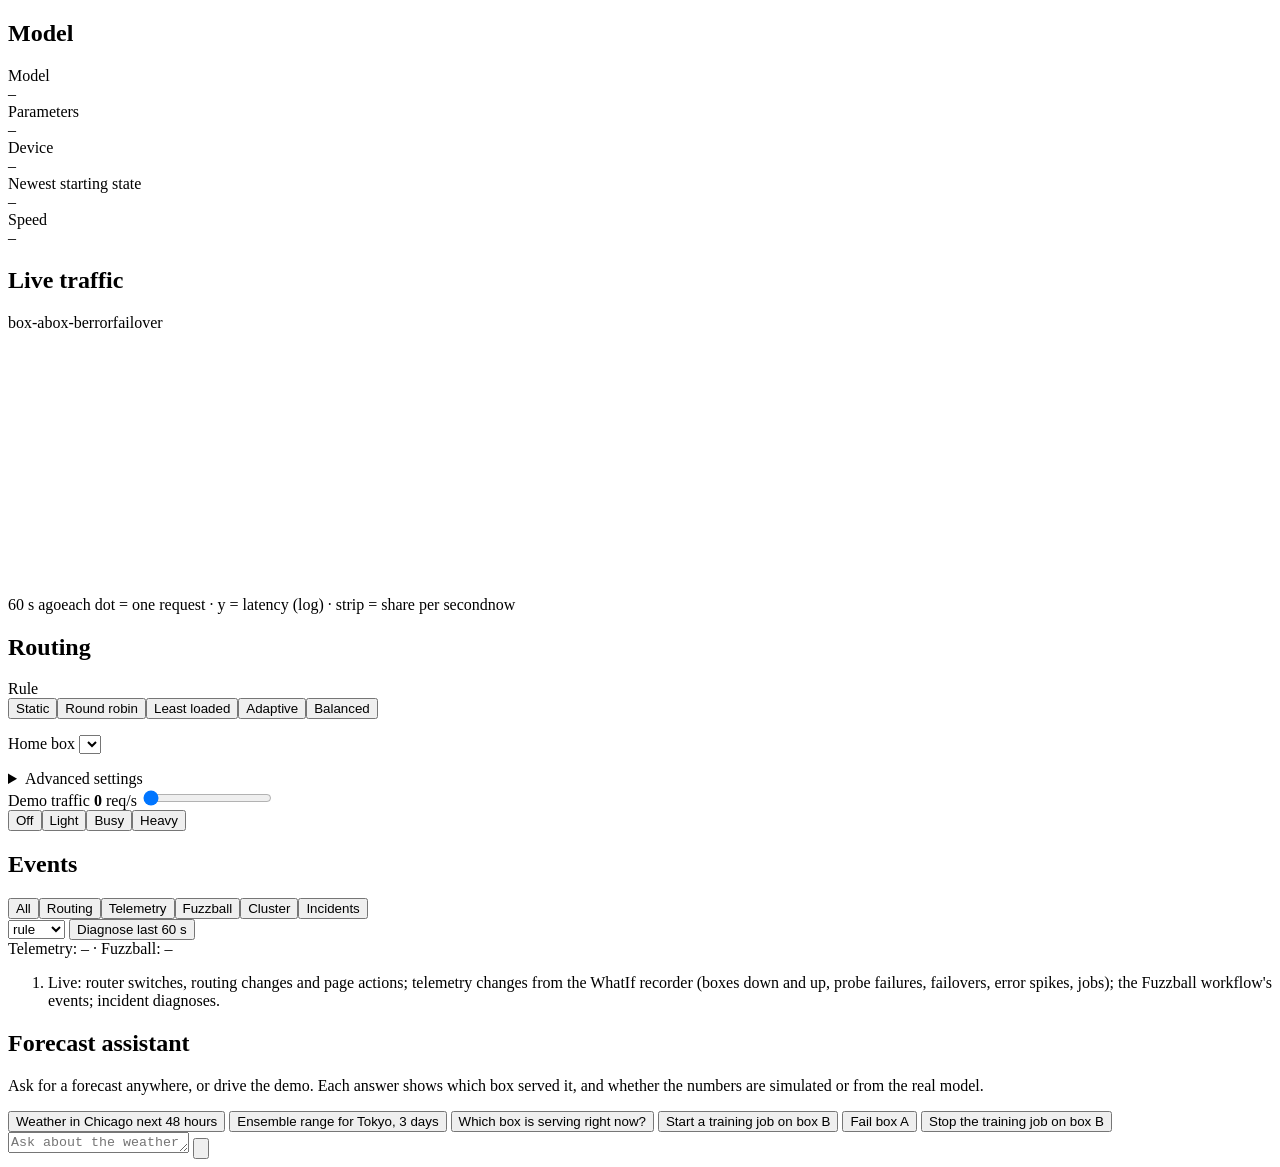
==== commit e931aca4: "Merge branch 'fix_1': Control Room team GPUs from Fuzzball, Events status, no false diagnosis on a h" ====
--- a/ui/static/index.html
+++ b/ui/static/index.html
@@ -84,13 +84,14 @@
           <label for="rng-load">Demo traffic <b id="load-val">0</b> req/s</label>
           <input type="range" id="rng-load" min="0" max="40" step="1" value="0">
           <div class="quick"><button data-rps="0">Off</button><button data-rps="8">Light</button><button data-rps="15">Busy</button><button data-rps="25">Heavy</button></div>
+          <p class="hint" id="load-note" hidden></p>
         </div>
       </div>
       <div class="card">
         <div class="card-head"><h2>Events</h2><span class="muted" id="ev-count"></span></div>
         <div class="ev-bar">
           <div class="seg ev-filter" id="ev-filter" role="radiogroup" aria-label="Show events">
-            <button data-f="all" class="on">All</button><button data-f="routing">Routing</button><button data-f="telemetry">Telemetry</button><button data-f="fuzzball">Fuzzball</button><button data-f="incident">Incidents</button>
+            <button data-f="all" class="on">All</button><button data-f="routing">Routing</button><button data-f="telemetry">Telemetry</button><button data-f="fuzzball">Fuzzball</button><button data-f="cluster">Cluster</button><button data-f="incident">Incidents</button>
           </div>
           <div class="ev-diag">
             <select id="diag-policy" title="WhatIf policy: rule needs no LLM; single, equal and whatif use the LLM endpoints (LLM_ENDPOINTS)"><option value="rule">rule</option><option value="single">single</option><option value="equal">equal</option><option value="whatif">whatif</option></select>
